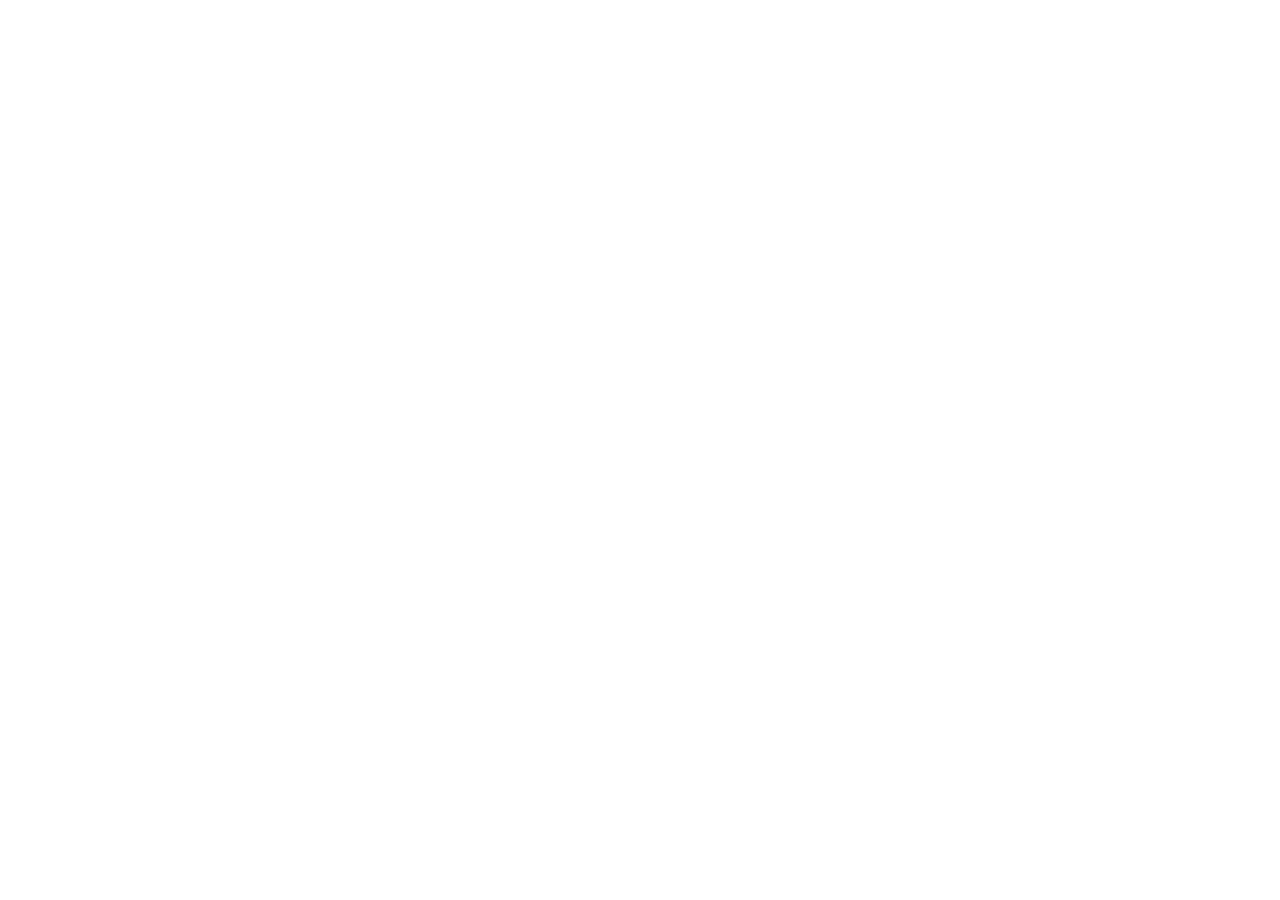
==== index.html @ ed48752d "Hari 1 : Membuat struktur semua halaman HTML dan arsitektur folder proyek" ====
<!DOCTYPE html>
<html lang="en">
<head>
    <meta charset="UTF-8">
    <meta name="viewport" content="width=device-width, initial-scale=1.0">
    <title>Home - Mie Tek Tek Pekanbaru</title>
</head>
<body>
    
</body>
</html>
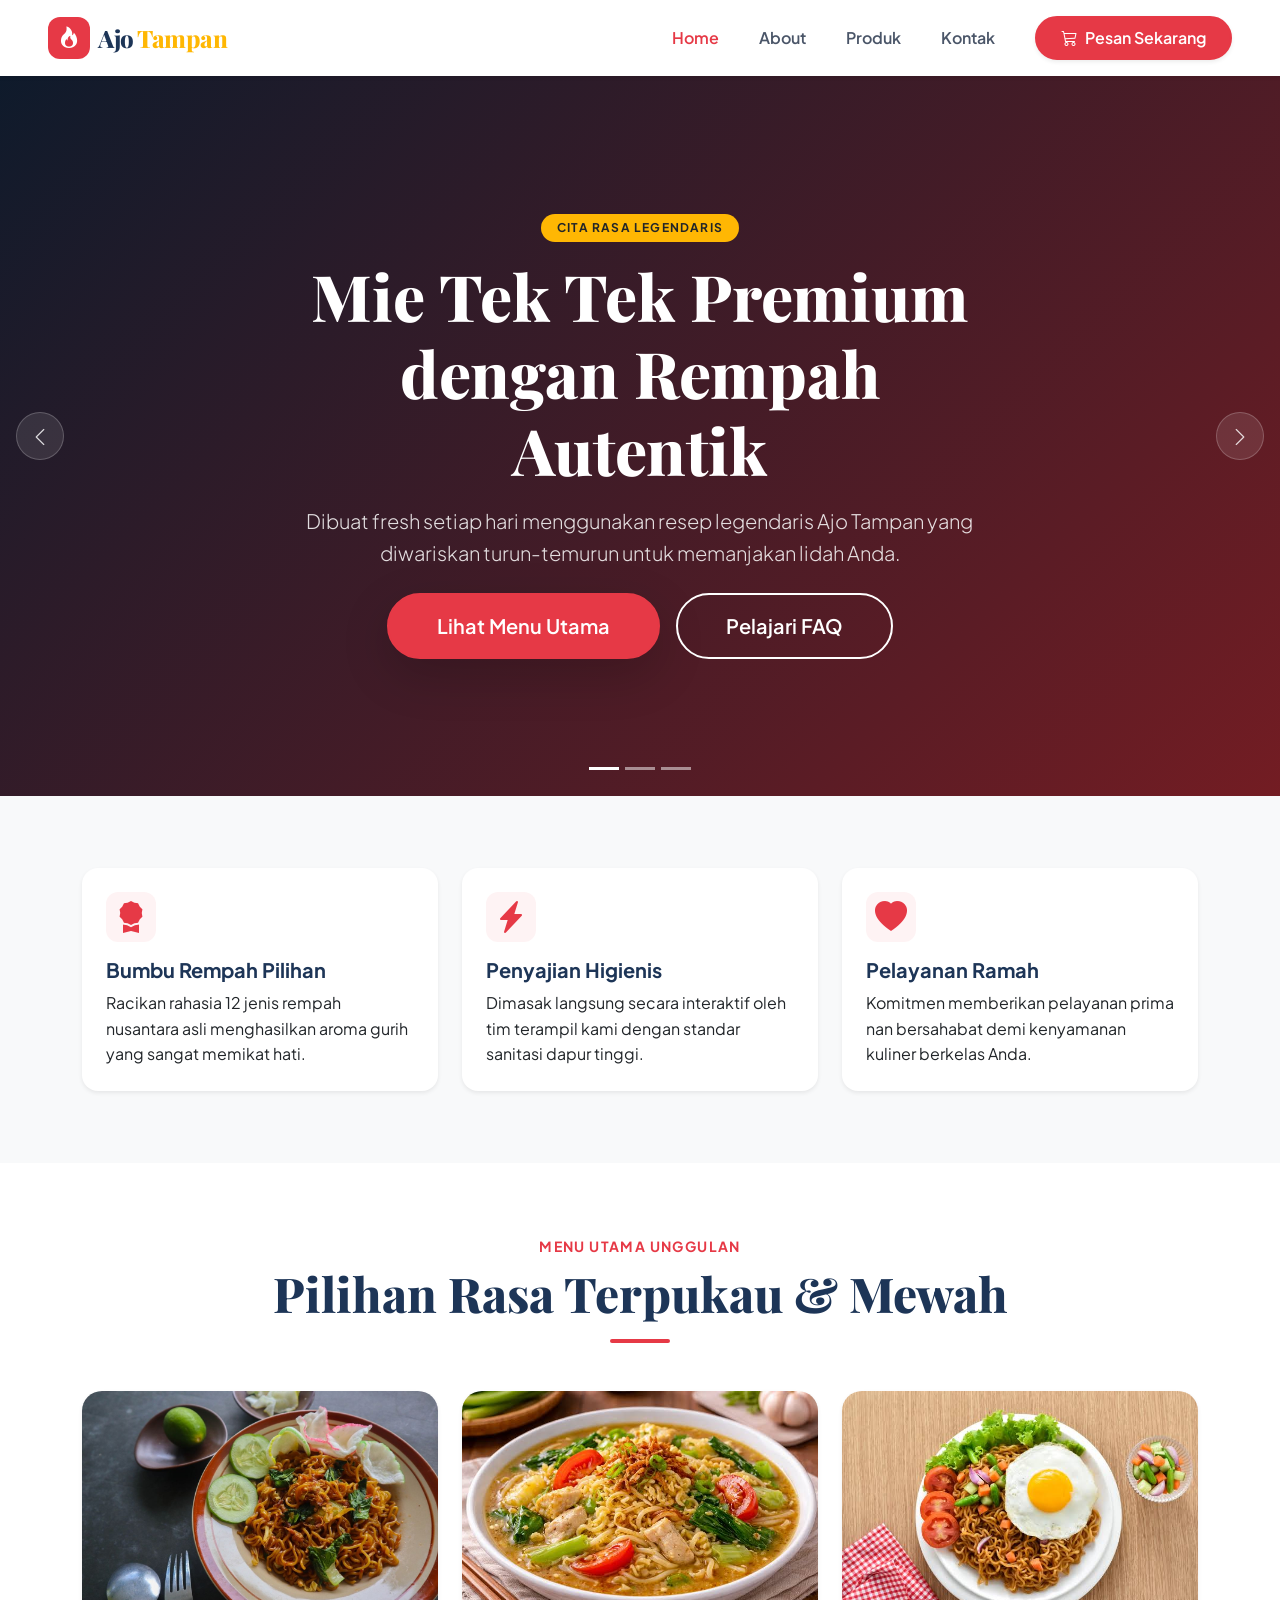
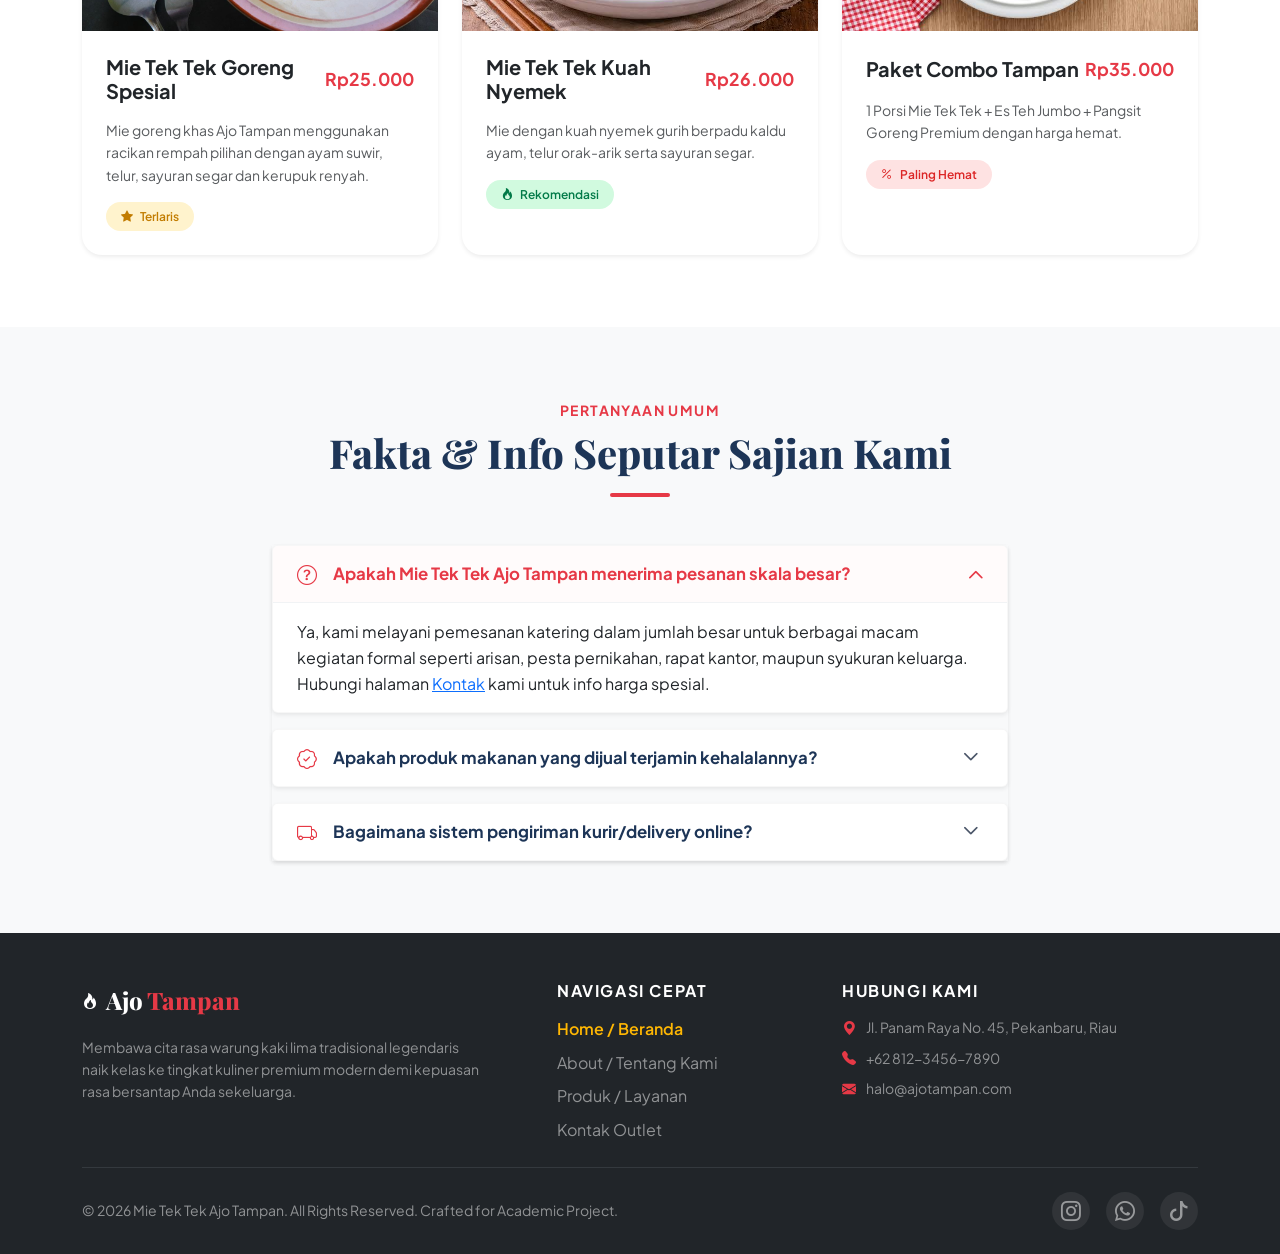
==== commit f586f061: "Membuat halaman Home/Index beserta style css Nya, namun masih dalam tahap pengembangan pada halaman " ====
--- a/index.html
+++ b/index.html
@@ -1,11 +1,443 @@
 <!DOCTYPE html>
-<html lang="en">
+<html lang="id">
 <head>
     <meta charset="UTF-8">
     <meta name="viewport" content="width=device-width, initial-scale=1.0">
-    <title>Home - Mie Tek Tek Pekanbaru</title>
+    <title>Mie Tek Tek Ajo Tampan - Sensasi Kuliner Legendaris Modern</title>
+    
+    <meta name="description" content="Nikmati kelezatan Mie Tek Tek Ajo Tampan, kuliner tradisional dengan cita rasa mewah dan modern. Dibuat dengan resep rahasia bumbu rempah pilihan.">
+    <meta name="keywords" content="Mie Tek Tek, Ajo Tampan, Kuliner Pekanbaru, Mie Goreng, Mie Rebus, UMKM Makanan">
+    <meta name="author" content="Mie Tek Tek Ajo Tampan">
+    
+    <link href="https://cdn.jsdelivr.net/npm/bootstrap@5.3.2/dist/css/bootstrap.min.css" rel="stylesheet">
+    
+    <link rel="stylesheet" href="https://cdn.jsdelivr.net/npm/bootstrap-icons@1.11.2/font/bootstrap-icons.min.css">
+    
+    <link rel="preconnect" href="https://fonts.googleapis.com">
+    <link rel="preconnect" href="https://fonts.gstatic.com" crossorigin>
+    <link href="https://fonts.googleapis.com/css2?family=Playfair+Display:ital,wght@0,600;0,800;1,400&family=Plus+Jakarta+Sans:wght@400;500;600;700&display=swap" rel="stylesheet">
+    
+    <!-- Menghubungkan ke File style.css -->
+    <link rel="stylesheet" href="css/style.css">
 </head>
 <body>
-    
+
+    <a href="#main-content" class="visually-hidden-focusable">Lompat ke konten utama</a>
+
+    <header class="sticky-top bg-white shadow-sm">
+        <nav class="navbar navbar-expand-lg navbar-light padding-navbar" aria-label="Navigasi Utama">
+            <div class="container-fluid px-lg-5">
+                <a class="navbar-brand d-flex align-items-center" href="index.html" aria-label="Halaman Utama Mie Tek Tek Ajo Tampan">
+                    <div class="brand-icon-box me-2 d-flex align-items-center justify-content-center">
+                        <i class="bi bi-fire fire-icon" aria-hidden="true"></i>
+                    </div>
+                    <span class="brand-text">Ajo <span class="text-accent">Tampan</span></span>
+                </a>
+
+                <button class="navbar-toggler border-0 shadow-none" type="button" data-bs-toggle="collapse" data-bs-target="#navbarNavNavbar" aria-controls="navbarNavNavbar" aria-expanded="false" aria-label="Tampilkan atau sembunyikan menu navigasi">
+                    <span class="navbar-toggler-icon"></span>
+                </button>
+
+                <div class="collapse navbar-collapse justify-content-end" id="navbarNavNavbar">
+                    <ul class="navbar-nav align-items-lg-center gap-2 pt-3 pt-lg-0">
+                        <li class="nav-item">
+                            <a class="nav-link active" aria-current="page" href="index.html">Home</a>
+                        </li>
+                        <li class="nav-item">
+                            <a class="nav-link" href="about.html">About</a>
+                        </li>
+                        <li class="nav-item">
+                            <a class="nav-link" href="produk.html">Produk</a>
+                        </li>
+                        <li class="nav-item">
+                            <a class="nav-link" href="kontak.html">Kontak</a>
+                        </li>
+                        <li class="nav-item ms-lg-3">
+                            <a href="#menu-pilihan" class="btn btn-primary-custom px-4 py-2 text-white shadow-sm rounded-pill font-weight-600">
+                                <i class="bi bi-cart3 me-2" aria-hidden="true"></i>Pesan Sekarang
+                            </a>
+                        </li>
+                    </ul>
+                </div>
+            </div>
+        </nav>
+    </header>
+
+    <main id="main-content">
+
+        <section class="hero-carousel-section" aria-label="Galeri Unggulan Mie Tek Tek">
+            <div id="heroCarouselAjo" class="carousel slide carousel-fade" data-bs-ride="carousel" data-bs-interval="5000">
+                <div class="carousel-indicators">
+                    <button type="button" data-bs-target="#heroCarouselAjo" data-bs-slide-to="0" class="active" aria-current="true" aria-label="Slide 1"></button>
+                    <button type="button" data-bs-target="#heroCarouselAjo" data-bs-slide-to="1" aria-label="Slide 2"></button>
+                    <button type="button" data-bs-target="#heroCarouselAjo" data-bs-slide-to="2" aria-label="Slide 3"></button>
+                </div>
+
+                <div class="carousel-inner">
+                    <div class="carousel-item active">
+                        <div class="carousel-overlay-bg bg-slide-1"></div>
+                        <div class="carousel-caption-custom">
+                            <div class="container-fluid">
+                                <div class="row">
+                                    <div class="col-xl-8 col-lg-10 mx-auto text-center content-bound">
+                                        <span class="badge bg-accent text-dark mb-3 px-3 py-2 text-uppercase tracking-wider rounded-pill font-weight-700">Cita Rasa Legendaris</span>
+                                        <h1 class="display-3 text-white heading-premium mb-3">Mie Tek Tek Premium dengan Rempah Autentik</h1>
+                                        <p class="lead text-white-80 mb-4">Dibuat fresh setiap hari menggunakan resep legendaris Ajo Tampan yang diwariskan turun-temurun untuk memanjakan lidah Anda.</p>
+                                        <div class="d-flex flex-sm-row flex-column justify-content-center gap-3">
+                                            <a href="#menu-pilihan" class="btn btn-primary-custom btn-lg px-5 py-3 rounded-pill text-white font-weight-600 shadow-lg">Lihat Menu Utama</a>
+                                            <a href="#faq-section" class="btn btn-outline-white-custom btn-lg px-5 py-3 rounded-pill text-white font-weight-600">Pelajari FAQ</a>
+                                        </div>
+                                    </div>
+                                </div>
+                            </div>
+                        </div>
+                    </div>
+
+                    <div class="carousel-item">
+                        <div class="carousel-overlay-bg bg-slide-2"></div>
+                        <div class="carousel-caption-custom">
+                            <div class="container-fluid">
+                                <div class="row">
+                                    <div class="col-xl-8 col-lg-10 mx-auto text-center content-bound">
+                                        <span class="badge bg-accent text-dark mb-3 px-3 py-2 text-uppercase tracking-wider rounded-pill font-weight-700">Higienis & Berkualitas</span>
+                                        <h1 class="display-3 text-white heading-premium mb-3">Bahan Pilihan Terbaik, Kebersihan Bintang Lima</h1>
+                                        <p class="lead text-white-80 mb-4">Kami menjamin setiap piring Mie Tek Tek dimasak menggunakan bahan baku premium alami murni tanpa pengawet buatan.</p>
+                                        <div class="d-flex flex-sm-row flex-column justify-content-center gap-3">
+                                            <a href="#menu-pilihan" class="btn btn-primary-custom btn-lg px-5 py-3 rounded-pill text-white font-weight-600 shadow-lg">Pesan Sekarang</a>
+                                            <a href="about.html" class="btn btn-outline-white-custom btn-lg px-5 py-3 rounded-pill text-white font-weight-600">Cerita Kami</a>
+                                        </div>
+                                    </div>
+                                </div>
+                            </div>
+                        </div>
+                    </div>
+
+                    <div class="carousel-item">
+                        <div class="carousel-overlay-bg bg-slide-3"></div>
+                        <div class="carousel-caption-custom">
+                            <div class="container-fluid">
+                                <div class="row">
+                                    <div class="col-xl-8 col-lg-10 mx-auto text-center content-bound">
+                                        <span class="badge bg-accent text-dark mb-3 px-3 py-2 text-uppercase tracking-wider rounded-pill font-weight-700">Promo Spesial</span>
+                                        <h1 class="display-3 text-white heading-premium mb-3">Mewah Rasanya, Nyaman di Kantong Keluarga</h1>
+                                        <p class="lead text-white-80 mb-4">Nikmati kelezatan premium bersama teman dan keluarga dengan berbagai paket combo hemat diskon khusus hari ini.</p>
+                                        <div class="d-flex flex-sm-row flex-column justify-content-center gap-3">
+                                            <a href="#menu-pilihan" class="btn btn-primary-custom btn-lg px-5 py-3 rounded-pill text-white font-weight-600 shadow-lg">Ambil Promo Hemat</a>
+                                        </div>
+                                    </div>
+                                </div>
+                            </div>
+                        </div>
+                    </div>
+                </div>
+
+                <button class="carousel-control-prev custom-carousel-btn-layout" type="button" data-bs-target="#heroCarouselAjo" data-bs-slide="prev">
+                    <span class="carousel-control-icon-circle" aria-hidden="true">
+                        <i class="bi bi-chevron-left"></i>
+                    </span>
+                    <span class="visually-hidden">Sebelumnya</span>
+                </button>
+                <button class="carousel-control-next custom-carousel-btn-layout" type="button" data-bs-target="#heroCarouselAjo" data-bs-slide="next">
+                    <span class="carousel-control-icon-circle" aria-hidden="true">
+                        <i class="bi bi-chevron-right"></i>
+                    </span>
+                    <span class="visually-hidden">Selanjutnya</span>
+                </button>
+            </div>
+        </section>
+
+        <section class="py-5 bg-light-section">
+            <div class="container py-4">
+                <div class="row g-4 justify-content-center">
+                    <div class="col-xl-4 col-md-6 col-12">
+                        <div class="card border-0 shadow-sm p-4 h-100 card-feature-hover">
+                            <div class="feature-icon-wrapper mb-3 text-primary-color">
+                                <i class="bi bi-award-fill fs-2" aria-hidden="true"></i>
+                            </div>
+                            <h3 class="h5 font-weight-700 text-dark-title mb-2">Bumbu Rempah Pilihan</h3>
+                            <p class="text-muted-body mb-0">Racikan rahasia 12 jenis rempah nusantara asli menghasilkan aroma gurih yang sangat memikat hati.</p>
+                        </div>
+                    </div>
+                    <div class="col-xl-4 col-md-6 col-12">
+                        <div class="card border-0 shadow-sm p-4 h-100 card-feature-hover">
+                            <div class="feature-icon-wrapper mb-3 text-primary-color">
+                                <i class="bi bi-lightning-charge-fill fs-2" aria-hidden="true"></i>
+                            </div>
+                            <h3 class="h5 font-weight-700 text-dark-title mb-2">Penyajian Higienis</h3>
+                            <p class="text-muted-body mb-0">Dimasak langsung secara interaktif oleh tim terampil kami dengan standar sanitasi dapur tinggi.</p>
+                        </div>
+                    </div>
+                    <div class="col-xl-4 col-md-6 col-12">
+                        <div class="card border-0 shadow-sm p-4 h-100 card-feature-hover">
+                            <div class="feature-icon-wrapper mb-3 text-primary-color">
+                                <i class="bi bi-heart-fill fs-2" aria-hidden="true"></i>
+                            </div>
+                            <h3 class="h5 font-weight-700 text-dark-title mb-2">Pelayanan Ramah</h3>
+                            <p class="text-muted-body mb-0">Komitmen memberikan pelayanan prima nan bersahabat demi kenyamanan kuliner berkelas Anda.</p>
+                        </div>
+                    </div>
+                </div>
+            </div>
+        </section>
+
+        <section id="menu-pilihan" class="py-5 bg-white">
+            <div class="container py-4">
+
+                <div class="text-center mb-5">
+                    <span class="text-primary-color text-uppercase font-weight-700 tracking-wider small d-block mb-2">
+                        Menu Utama Unggulan
+                    </span>
+
+                    <h2 class="display-5 font-weight-800 text-dark-title heading-premium-section">
+                        Pilihan Rasa Terpukau & Mewah
+                    </h2>
+
+                    <div class="accent-line mx-auto"></div>
+                </div>
+
+                <div class="row g-4">
+
+                    <!-- CARD 1 -->
+                    <div class="col-lg-4 col-md-6">
+
+                        <div class="card card-menu-premium h-100 border-0 shadow-sm">
+
+                            <div class="menu-image-wrapper">
+                                <img src="img/mie_tektek_goreng.jpg"
+                                    alt="Mie Tek Tek Goreng Spesial"
+                                    class="menu-image">
+                            </div>
+
+                            <div class="card-body">
+
+                                <div class="d-flex justify-content-between align-items-center mb-3">
+
+                                    <h3 class="h5 fw-bold mb-0">
+                                        Mie Tek Tek Goreng Spesial
+                                    </h3>
+
+                                    <span class="price-menu">
+                                        Rp25.000
+                                    </span>
+
+                                </div>
+
+                                <p class="text-muted small">
+                                    Mie goreng khas Ajo Tampan menggunakan racikan
+                                    rempah pilihan dengan ayam suwir, telur,
+                                    sayuran segar dan kerupuk renyah.
+                                </p>
+
+                                <span class="badge badge-best">
+                                    <i class="bi bi-star-fill"></i>
+                                    Terlaris
+                                </span>
+
+                            </div>
+
+                        </div>
+
+                    </div>
+
+                    <!-- CARD 2 -->
+
+                    <div class="col-lg-4 col-md-6">
+
+                        <div class="card card-menu-premium h-100 border-0 shadow-sm">
+
+                            <div class="menu-image-wrapper">
+                                <img src="img/mie_tektek_kuah.jpg"
+                                    alt="Mie Tek Tek Kuah Nyemek"
+                                    class="menu-image">
+                            </div>
+
+                            <div class="card-body">
+
+                                <div class="d-flex justify-content-between align-items-center mb-3">
+
+                                    <h3 class="h5 fw-bold mb-0">
+                                        Mie Tek Tek Kuah Nyemek
+                                    </h3>
+
+                                    <span class="price-menu">
+                                        Rp26.000
+                                    </span>
+
+                                </div>
+
+                                <p class="text-muted small">
+                                    Mie dengan kuah nyemek gurih berpadu kaldu ayam,
+                                    telur orak-arik serta sayuran segar.
+                                </p>
+
+                                <span class="badge badge-recommend">
+                                    <i class="bi bi-fire"></i>
+                                    Rekomendasi
+                                </span>
+
+                            </div>
+
+                        </div>
+
+                    </div>
+
+                    <!-- CARD 3 -->
+
+                    <div class="col-lg-4 col-md-6 mx-md-auto">
+
+                        <div class="card card-menu-premium h-100 border-0 shadow-sm">
+
+                            <div class="menu-image-wrapper">
+                                <img src="img/mie_goreng.jpg"
+                                    alt="Paket Combo Tampan"
+                                    class="menu-image">
+                            </div>
+
+                            <div class="card-body">
+
+                                <div class="d-flex justify-content-between align-items-center mb-3">
+
+                                    <h3 class="h5 fw-bold mb-0">
+                                        Paket Combo Tampan
+                                    </h3>
+
+                                    <span class="price-menu">
+                                        Rp35.000
+                                    </span>
+
+                                </div>
+
+                                <p class="text-muted small">
+                                    1 Porsi Mie Tek Tek + Es Teh Jumbo +
+                                    Pangsit Goreng Premium dengan harga hemat.
+                                </p>
+
+                                <span class="badge badge-hemat">
+                                    <i class="bi bi-percent"></i>
+                                    Paling Hemat
+                                </span>
+
+                            </div>
+
+                        </div>
+
+                    </div>
+
+                </div>
+
+            </div>
+        </section>
+
+        <section id="faq-section" class="py-5 bg-light-section">
+            <div class="container py-4">
+                <div class="text-center mb-5">
+                    <span class="text-primary-color text-uppercase font-weight-700 tracking-wider small d-block mb-2">Pertanyaan Umum</span>
+                    <h2 class="display-6 font-weight-800 text-dark-title heading-premium-section">Fakta & Info Seputar Sajian Kami</h2>
+                    <div class="accent-line mx-auto"></div>
+                </div>
+
+                <div class="row justify-content-center">
+                    <div class="col-xl-8 col-lg-10 col-12">
+                        <div class="accordion accordion-custom shadow-sm" id="accordionFaqMie">
+                            
+                            <div class="accordion-item border-0 mb-3 rounded shadow-sm overflow-hidden">
+                                <h3 class="accordion-header" id="headingOne">
+                                    <button class="accordion-button font-weight-700 text-dark-title py-3 px-4 shadow-none" type="button" data-bs-toggle="collapse" data-bs-target="#collapseOne" aria-expanded="true" aria-controls="collapseOne">
+                                        <i class="bi bi-question-circle text-primary-color me-3 fs-5" aria-hidden="true"></i>
+                                        Apakah Mie Tek Tek Ajo Tampan menerima pesanan skala besar?
+                                    </button>
+                                </h3>
+                                <div id="collapseOne" class="accordion-collapse collapse show" aria-labelledby="headingOne" data-bs-parent="#accordionFaqMie">
+                                    <div class="accordion-body bg-white text-muted-body px-4 py-3 border-top-light">
+                                        Ya, kami melayani pemesanan katering dalam jumlah besar untuk berbagai macam kegiatan formal seperti arisan, pesta pernikahan, rapat kantor, maupun syukuran keluarga. Hubungi halaman <a href="kontak.html">Kontak</a> kami untuk info harga spesial.
+                                    </div>
+                                </div>
+                            </div>
+
+                            <div class="accordion-item border-0 mb-3 rounded shadow-sm overflow-hidden">
+                                <h3 class="accordion-header" id="headingTwo">
+                                    <button class="accordion-button collapsed font-weight-700 text-dark-title py-3 px-4 shadow-none" type="button" data-bs-toggle="collapse" data-bs-target="#collapseTwo" aria-expanded="false" aria-controls="collapseTwo">
+                                        <i class="bi bi-patch-check text-primary-color me-3 fs-5" aria-hidden="true"></i>
+                                        Apakah produk makanan yang dijual terjamin kehalalannya?
+                                    </button>
+                                </h3>
+                                <div id="collapseTwo" class="accordion-collapse collapse" aria-labelledby="headingTwo" data-bs-parent="#accordionFaqMie">
+                                    <div class="accordion-body bg-white text-muted-body px-4 py-3 border-top-light">
+                                        Seluruh menu olahan kuliner yang kami miliki 100% menggunakan bahan baku berlabel halal resmi, mulai dari daging ayam, komponen mi, hingga bumbu penyedap alami.
+                                    </div>
+                                </div>
+                            </div>
+
+                            <div class="accordion-item border-0 rounded shadow-sm overflow-hidden">
+                                <h3 class="accordion-header" id="headingThree">
+                                    <button class="accordion-button collapsed font-weight-700 text-dark-title py-3 px-4 shadow-none" type="button" data-bs-toggle="collapse" data-bs-target="#collapseThree" aria-expanded="false" aria-controls="collapseThree">
+                                        <i class="bi bi-truck text-primary-color me-3 fs-5" aria-hidden="true"></i>
+                                        Bagaimana sistem pengiriman kurir/delivery online?
+                                    </button>
+                                </h3>
+                                <div id="collapseThree" class="accordion-collapse collapse" aria-labelledby="headingThree" data-bs-parent="#accordionFaqMie">
+                                    <div class="accordion-body bg-white text-muted-body px-4 py-3 border-top-light">
+                                        Sangat praktis! Selain bisa dipesan melalui link WhatsApp resmi di web ini, outlet fisik kami juga telah terintegrasi resmi di platform kurir online GoFood, GrabFood, dan ShopeeFood dengan pencarian kata kunci merchant: <strong>Mie Tek Tek Ajo Tampan</strong>.
+                                    </div>
+                                </div>
+                            </div>
+
+                        </div>
+                    </div>
+                </div>
+            </div>
+        </section>
+
+    </main>
+
+    <footer class="bg-dark text-white pt-5 pb-4">
+        <div class="container">
+            <div class="row g-4">
+                <div class="col-lg-5 col-12">
+                    <div class="d-flex align-items-center mb-3">
+                        <div class="brand-icon-box bg-primary-color me-2 d-flex align-items-center justify-content-center rounded">
+                            <i class="bi bi-fire text-white" aria-hidden="true"></i>
+                        </div>
+                        <span class="fs-4 heading-premium text-white">Ajo <span class="text-primary-color">Tampan</span></span>
+                    </div>
+                    <p class="text-white-50 small mb-0 pe-lg-5">Membawa cita rasa warung kaki lima tradisional legendaris naik kelas ke tingkat kuliner premium modern demi kepuasan rasa bersantap Anda sekeluarga.</p>
+                </div>
+                
+                <div class="col-lg-3 col-sm-6 col-12">
+                    <h4 class="h6 font-weight-700 text-white text-uppercase tracking-wider mb-3">Navigasi Cepat</h4>
+                    <ul class="list-unstyled d-flex flex-column gap-2 mb-0">
+                        <li><a href="index.html" class="text-white-50 text-decoration-none footer-link-hover active-footer-link">Home / Beranda</a></li>
+                        <li><a href="about.html" class="text-white-50 text-decoration-none footer-link-hover">About / Tentang Kami</a></li>
+                        <li><a href="produk.html" class="text-white-50 text-decoration-none footer-link-hover">Produk / Layanan</a></li>
+                        <li><a href="kontak.html" class="text-white-50 text-decoration-none footer-link-hover">Kontak Outlet</a></li>
+                    </ul>
+                </div>
+
+                <div class="col-lg-4 col-sm-6 col-12">
+                    <h4 class="h6 font-weight-700 text-white text-uppercase tracking-wider mb-3">Hubungi Kami</h4>
+                    <p class="text-white-50 small mb-2"><i class="bi bi-geo-alt-fill text-primary-color me-2" aria-hidden="true"></i> Jl. Panam Raya No. 45, Pekanbaru, Riau</p>
+                    <p class="text-white-50 small mb-2"><i class="bi bi-telephone-fill text-primary-color me-2" aria-hidden="true"></i> +62 812-3456-7890</p>
+                    <p class="text-white-50 small mb-0"><i class="bi bi-envelope-fill text-primary-color me-2" aria-hidden="true"></i> halo@ajotampan.com</p>
+                </div>
+            </div>
+            
+            <hr class="border-secondary my-4">
+            
+            <div class="row align-items-center">
+                <div class="col-md-6 col-12 text-center text-md-start mb-3 mb-md-0">
+                    <p class="small text-white-50 mb-0">&copy; 2026 Mie Tek Tek Ajo Tampan. All Rights Reserved. Crafted for Academic Project.</p>
+                </div>
+                <div class="col-md-6 col-12 text-center text-md-end">
+                    <div class="d-flex justify-content-center justify-content-md-end gap-3">
+                        <a href="#" class="text-white-50 fs-5 social-icon-hover" aria-label="Kunjungi Instagram"><i class="bi bi-instagram"></i></a>
+                        <a href="#" class="text-white-50 fs-5 social-icon-hover" aria-label="Hubungi WhatsApp"><i class="bi bi-whatsapp"></i></a>
+                        <a href="#" class="text-white-50 fs-5 social-icon-hover" aria-label="Kunjungi TikTok"><i class="bi bi-tiktok"></i></a>
+                    </div>
+                </div>
+            </div>
+        </div>
+    </footer>
+
+    <script src="https://cdn.jsdelivr.net/npm/bootstrap@5.3.2/dist/js/bootstrap.bundle.min.js"></script>
 </body>
 </html>
--- a/css/style.css
+++ b/css/style.css
@@ -0,0 +1,424 @@
+/* ==========================================================================
+   CUSTOM ADVANCED STYLING - MIE TEK TEK AJO TAMPAN
+   Designed for High Fidelity Responsive Breakpoints (Mobile, Tablet, Monitor)
+   ========================================================================== */
+
+/* 1. VARIABLE SYSTEM DEFIINITION & ROOT CONFIGS */
+:root {
+    --primary-color: #E63946;       /* Crimson Red yang Mewah & Meningkatkan Nafsu Makan */
+    --accent-color: #FFB703;        /* Golden Amber Mewah untuk Highlight */
+    --dark-title: #1D3557;          /* Deep Luxury Navy untuk Kontras Tipografi */
+    --muted-body: #4A5568;          /* Slate Grey Kepatuhan Aksesibilitas Kontras Teks */
+    --light-bg: #F8F9FA;            /* Soft Off-White */
+    --font-heading: 'Playfair Display', serif;
+    --font-body: 'Plus Jakarta Sans', sans-serif;
+}
+
+*, *::before, *::after {
+    box-sizing: border-box;
+}
+
+body {
+    font-family: var(--font-body);
+    color: var(--muted-body);
+    background-color: #FFFFFF;
+    line-height: 1.6;
+    overflow-x: hidden;
+}
+
+/* 2. PREMIUM ACCENT & UTILITIES */
+.heading-premium { font-family: var(--font-heading); font-weight: 800; }
+.heading-premium-section { font-family: var(--font-heading); }
+.text-primary-color { color: var(--primary-color) !important; }
+.text-accent { color: var(--accent-color) !important; }
+.bg-accent { background-color: var(--accent-color) !important; }
+.font-weight-600 { font-weight: 600; }
+.font-weight-700 { font-weight: 700; }
+.font-weight-800 { font-weight: 800; }
+.tracking-wider { letter-spacing: 0.1em; }
+.bg-light-section { background-color: var(--light-bg); }
+.text-dark-title { color: var(--dark-title); }
+
+.accent-line {
+    width: 60px;
+    height: 4px;
+    background-color: var(--primary-color);
+    border-radius: 2px;
+    margin-top: 1rem;
+}
+
+/* 3. APPBAR HEADER / NAVBAR STYLING */
+.padding-navbar {
+    padding-top: 0.75rem;
+    padding-bottom: 0.75rem;
+}
+
+.navbar-brand .brand-icon-box {
+    width: 42px;
+    height: 42px;
+    background-color: var(--primary-color);
+    border-radius: 12px;
+    transition: transform 0.3s cubic-bezier(0.175, 0.885, 0.32, 1.275);
+}
+
+.navbar-brand:hover .brand-icon-box {
+    transform: rotate(-12deg) scale(1.08);
+}
+
+.navbar-brand .fire-icon {
+    color: #FFFFFF;
+    font-size: 1.35rem;
+}
+
+.navbar-brand .brand-text {
+    font-family: var(--font-heading);
+    font-weight: 800;
+    font-size: 1.5rem;
+    color: var(--dark-title);
+    letter-spacing: -0.5px;
+}
+
+.navbar-nav .nav-link {
+    font-weight: 600;
+    color: var(--muted-body);
+    padding: 0.5rem 1rem !important;
+    transition: all 0.25s ease;
+}
+
+.navbar-nav .nav-link:hover,
+.navbar-nav .nav-link.active {
+    color: var(--primary-color) !important;
+}
+
+.btn-primary-custom {
+    background-color: var(--primary-color);
+    border: 2px solid var(--primary-color);
+    transition: all 0.3s ease;
+}
+
+.btn-primary-custom:hover {
+    background-color: #C32F3A;
+    border-color: #C32F3A;
+    transform: translateY(-2px);
+}
+
+/* 4. BRAND NEW CAROUSEL LAYOUT: SOLUSI MASALAH ARROW BERHIMPITAN */
+.hero-carousel-section {
+    position: relative;
+    width: 100%;
+}
+
+.carousel-item {
+    height: 80vh;
+    min-height: 550px;
+    background-color: #000000;
+}
+
+.carousel-overlay-bg {
+    position: absolute;
+    top: 0; left: 0; width: 100%; height: 100%;
+    background-size: cover;
+    background-position: center;
+    opacity: 0.5;
+}
+
+/* Pola Gradasi Warna Mewah Pengganti File Gambar Fisik Agar Tetap Terlihat Keren */
+.bg-slide-1 { background-image: linear-gradient(135deg, #1d3557 0%, #e63946 100%); }
+.bg-slide-2 { background-image: linear-gradient(135deg, #0f2027 0%, #203a43 50%, #2c5364 100%); }
+.bg-slide-3 { background-image: linear-gradient(135deg, #d35400 0%, #c0392b 100%); }
+
+.carousel-caption-custom {
+    position: absolute;
+    top: 0; left: 0; width: 100%; height: 100%;
+    display: flex;
+    align-items: center;
+    justify-content: center;
+    z-index: 2;
+}
+
+/* CRITICAL SAFE-ZONE BOUNDARY BOX */
+/* Box pembatas inilah yang menahan teks agar tidak menabrak batas luar panah navigasi */
+.content-bound {
+    padding-left: 80px !important;
+    padding-right: 80px !important;
+}
+
+.text-white-80 {
+    color: rgba(255, 255, 255, 0.85);
+}
+
+.btn-outline-white-custom {
+    border: 2px solid #FFFFFF;
+    background-color: transparent;
+    transition: all 0.3s ease;
+}
+
+.btn-outline-white-custom:hover {
+    background-color: #FFFFFF;
+    color: var(--dark-title) !important;
+    transform: translateY(-2px);
+}
+
+/* LEBAR TOMBOL PANAH DIKUNCI KHUSUS AGAR MENYEDIAKAN RUANG UNTUK PADDING TEKS */
+.custom-carousel-btn-layout {
+    width: 80px; 
+    opacity: 0.85;
+    transition: opacity 0.3s ease;
+    z-index: 5;
+}
+
+.carousel-control-icon-circle {
+    display: flex;
+    align-items: center;
+    justify-content: center;
+    width: 48px;
+    height: 48px;
+    background-color: rgba(255, 255, 255, 0.12);
+    border: 1px solid rgba(255, 255, 255, 0.25);
+    border-radius: 50%;
+    color: #FFFFFF;
+    font-size: 1.25rem;
+    transition: all 0.3s cubic-bezier(0.4, 0, 0.2, 1);
+}
+
+.custom-carousel-btn-layout:hover .carousel-control-icon-circle {
+    background-color: var(--primary-color);
+    border-color: var(--primary-color);
+    transform: scale(1.1);
+    box-shadow: 0 4px 15px rgba(230, 57, 70, 0.4);
+}
+
+/* 5. CARDS HOVER INTEGRATED MASHUP */
+.card-feature-hover {
+    transition: all 0.3s ease;
+    border-radius: 16px;
+}
+
+.card-feature-hover:hover {
+    transform: translateY(-5px);
+    box-shadow: 0 1rem 3rem rgba(29, 53, 87, 0.08) !important;
+}
+
+.feature-icon-wrapper {
+    width: 50px;
+    height: 50px;
+    display: flex;
+    align-items: center;
+    justify-content: center;
+    background-color: rgba(230, 57, 70, 0.06);
+    border-radius: 12px;
+}
+/* ======================================================== */
+
+/* ==========================================
+   MENU UTAMA
+========================================== */
+
+.card-menu-premium{
+    border:none;
+    border-radius:20px;
+    overflow:hidden;
+    background:#fff;
+    transition:.35s ease;
+}
+
+.card-menu-premium:hover{
+    transform:translateY(-10px);
+    box-shadow:0 20px 45px rgba(0,0,0,.12);
+}
+
+/* IMAGE */
+
+.menu-image-wrapper{
+    width:100%;
+    height:240px;
+    overflow:hidden;
+    background:#f4f4f4;
+}
+
+.menu-image{
+    width:100%;
+    height:100%;
+    object-fit:cover;
+    display:block;
+    transition:.5s ease;
+}
+
+.card-menu-premium:hover .menu-image{
+    transform:scale(1.08);
+}
+
+/* BODY */
+
+.card-menu-premium .card-body{
+    padding:24px;
+}
+
+/* PRICE */
+
+.price-menu{
+    color:var(--primary-color);
+    font-size:1.1rem;
+    font-weight:700;
+}
+
+/* BADGE */
+
+.badge-best{
+    background:#FFF3CD;
+    color:#C27C00;
+    padding:8px 15px;
+    border-radius:50px;
+    font-weight:600;
+}
+
+.badge-recommend{
+    background:#D1FADF;
+    color:#027A48;
+    padding:8px 15px;
+    border-radius:50px;
+    font-weight:600;
+}
+
+.badge-hemat{
+    background:#FEE2E2;
+    color:#DC2626;
+    padding:8px 15px;
+    border-radius:50px;
+    font-weight:600;
+}
+
+.badge i{
+    margin-right:5px;
+}
+
+/* RESPONSIVE */
+
+@media (max-width:992px){
+
+    .menu-image-wrapper{
+        height:220px;
+    }
+
+}
+
+@media (max-width:768px){
+
+    .menu-image-wrapper{
+        height:200px;
+    }
+
+    .card-menu-premium .card-body{
+        padding:20px;
+    }
+
+}
+
+@media (max-width:576px){
+
+    .menu-image-wrapper{
+        height:180px;
+    }
+
+    .price-menu{
+        font-size:1rem;
+    }
+
+}
+
+/* ======================================================== */
+
+/* 6. ADVANCED ACCORDION ACCENT LUXURY */
+.accordion-custom .accordion-item {
+    background-color: #FFFFFF;
+    border: 1px solid rgba(0, 0, 0, 0.03) !important;
+}
+
+.accordion-custom .accordion-button {
+    background-color: #FFFFFF;
+    color: var(--dark-title);
+    font-size: 1.05rem;
+}
+
+.accordion-custom .accordion-button:not(.collapsed) {
+    background-color: rgba(230, 57, 70, 0.02);
+    color: var(--primary-color);
+    box-shadow: none;
+}
+
+/* Mengubah indikator default panah accordion menjadi ikon premium Bootstrap */
+.accordion-custom .accordion-button::after {
+    font-family: 'bootstrap-icons';
+    content: "\F282"; 
+    background-image: none;
+    transform: none;
+    color: var(--muted-body);
+    font-size: 1rem;
+    transition: transform 0.3s ease;
+}
+
+.accordion-custom .accordion-button:not(.collapsed)::after {
+    transform: rotate(180deg);
+    color: var(--primary-color);
+}
+
+.border-top-light { border-top: 1px solid #F1F3F5; }
+
+/* 7. EXPERT FOOTER COMPONENTS */
+.footer-link-hover { transition: all 0.2s ease; display: inline-block; }
+.footer-link-hover:hover { color: var(--accent-color) !important; transform: translateX(4px); }
+.active-footer-link { color: var(--accent-color) !important; font-weight: 600; }
+
+.social-icon-hover {
+    width: 38px; height: 38px;
+    display: inline-flex; align-items: center; justify-content: center;
+    background-color: rgba(255, 255, 255, 0.07);
+    border-radius: 50%;
+    transition: all 0.3s ease;
+}
+
+.social-icon-hover:hover {
+    background-color: var(--primary-color);
+    color: #FFFFFF !important;
+    transform: translateY(-3px);
+}
+
+/* ==========================================================================
+   8. MEDIA QUERIES BREAKPOINTS CONTROL (BREAKPOINT BOOTSTRAP ADAPTIVE)
+   ========================================================================== */
+
+/* Laptop & Layar Sedang (LG / MD Breakpoints) */
+@media (max-width: 991.98px) {
+    .carousel-item { height: 70vh; }
+    .content-bound {
+        padding-left: 65px !important;
+        padding-right: 65px !important;
+    }
+    .display-3 { font-size: 2.5rem !important; }
+}
+
+/* Tablet Portrait & Layar Kecil (MD / SM Breakpoints) */
+@media (max-width: 767.98px) {
+    .carousel-item { height: 60vh; min-height: 480px; }
+    .content-bound {
+        padding-left: 55px !important;
+        padding-right: 55px !important;
+    }
+    .display-3 { font-size: 2rem !important; }
+    .lead { font-size: 1rem !important; }
+    .custom-carousel-btn-layout { width: 55px; }
+    .carousel-control-icon-circle { width: 38px; height: 38px; font-size: 1rem; }
+}
+
+/* Smartphone Layar Sentuh Ekstra Kecil (XS Breakpoint) */
+@media (max-width: 575.98px) {
+    .carousel-item { height: 55vh; min-height: 420px; }
+    .content-bound {
+        padding-left: 45px !important;
+        padding-right: 45px !important;
+    }
+    .display-3 { font-size: 1.55rem !important; }
+    .lead { font-size: 0.85rem !important; }
+    .custom-carousel-btn-layout { width: 45px; }
+    .carousel-control-icon-circle { width: 32px; height: 32px; font-size: 0.8rem; }
+}
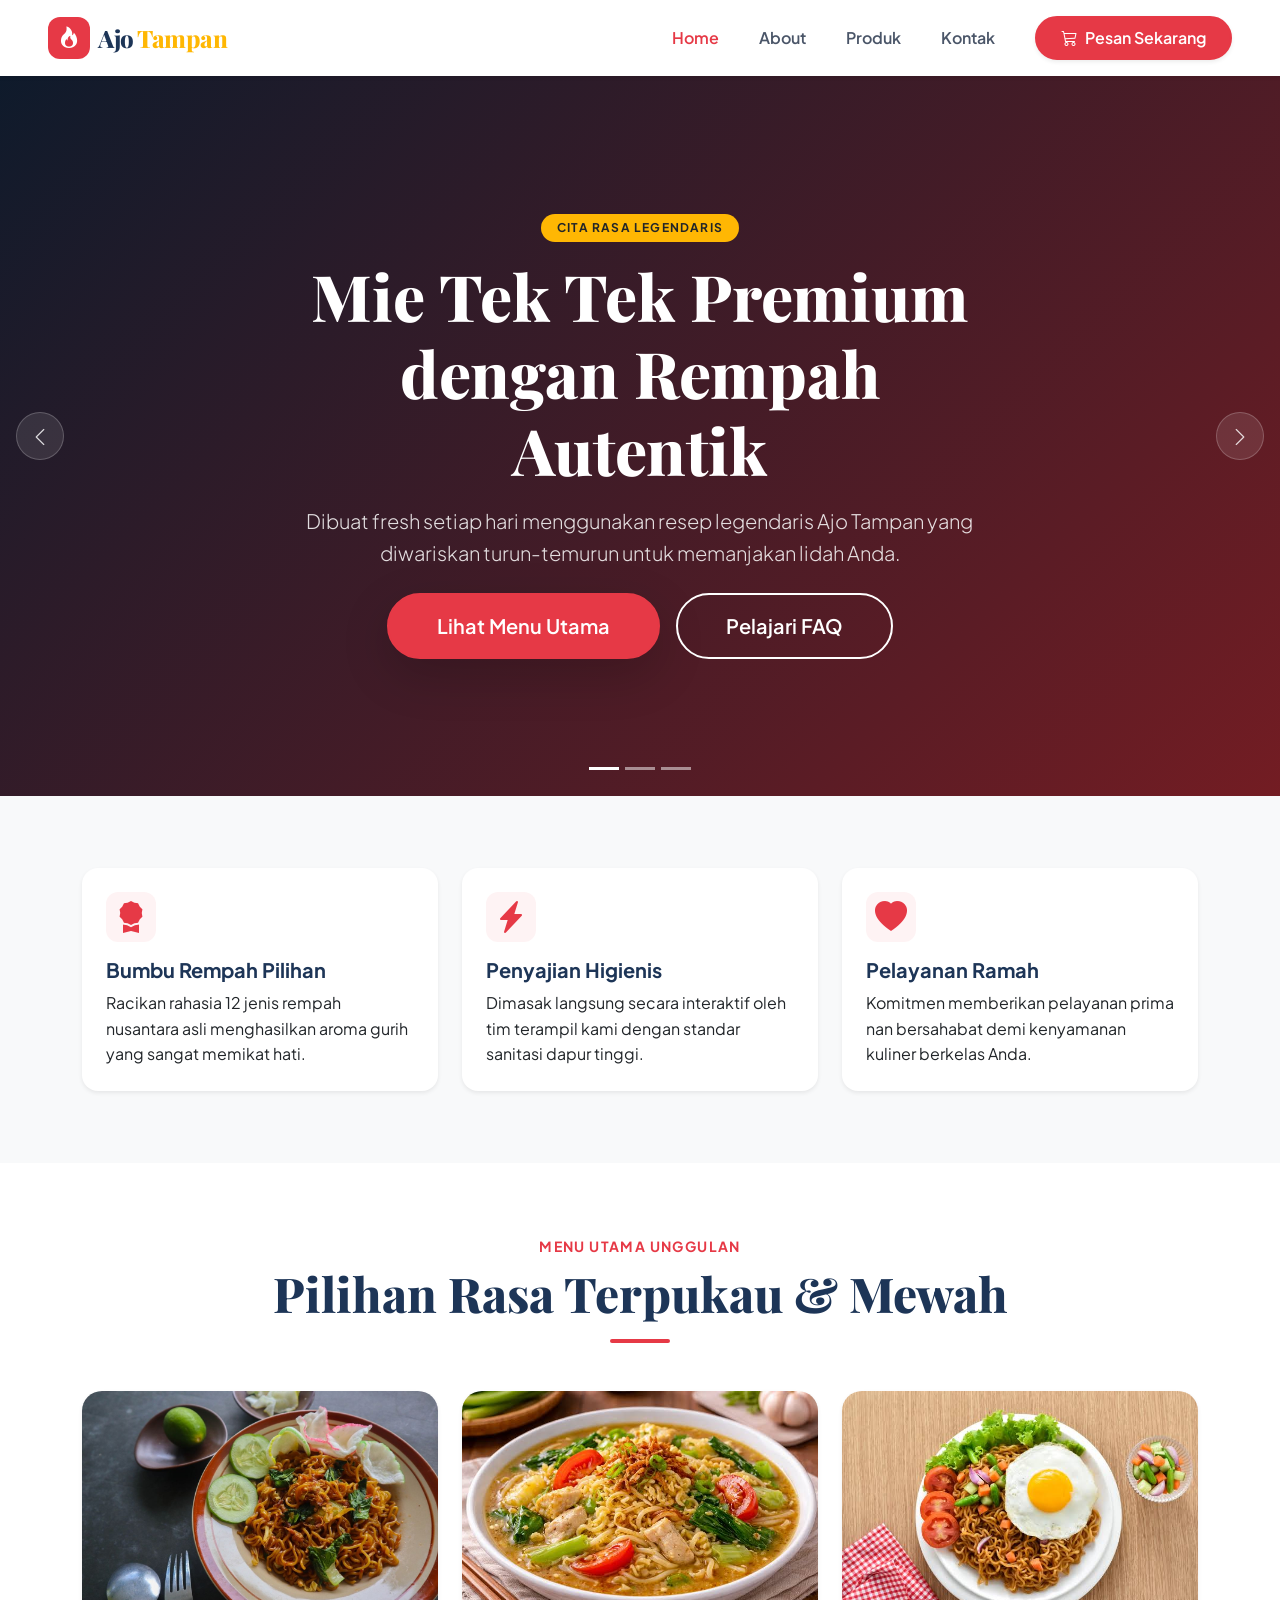
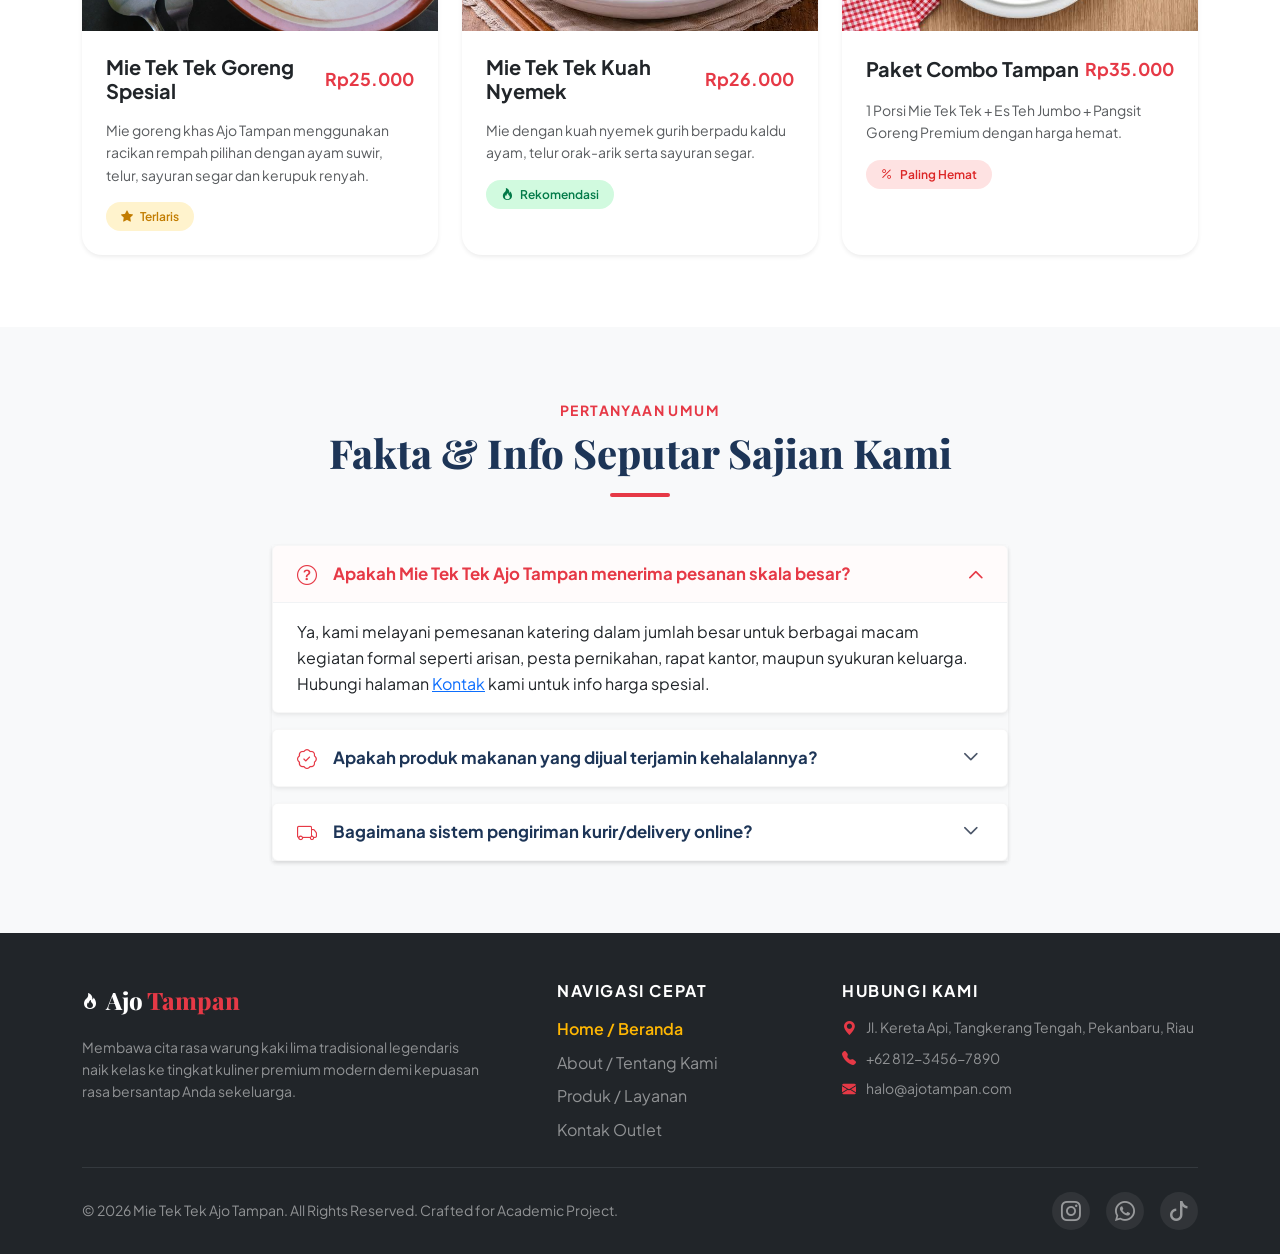
==== commit 8035c31a: "Feat: Menambahkan halaman about & Fix: perbaiki alamat pada footer halaman index" ====
--- a/index.html
+++ b/index.html
@@ -415,7 +415,7 @@
 
                 <div class="col-lg-4 col-sm-6 col-12">
                     <h4 class="h6 font-weight-700 text-white text-uppercase tracking-wider mb-3">Hubungi Kami</h4>
-                    <p class="text-white-50 small mb-2"><i class="bi bi-geo-alt-fill text-primary-color me-2" aria-hidden="true"></i> Jl. Panam Raya No. 45, Pekanbaru, Riau</p>
+                    <p class="text-white-50 small mb-2"><i class="bi bi-geo-alt-fill text-primary-color me-2" aria-hidden="true"></i> Jl. Kereta Api, Tangkerang Tengah, Pekanbaru, Riau</p>
                     <p class="text-white-50 small mb-2"><i class="bi bi-telephone-fill text-primary-color me-2" aria-hidden="true"></i> +62 812-3456-7890</p>
                     <p class="text-white-50 small mb-0"><i class="bi bi-envelope-fill text-primary-color me-2" aria-hidden="true"></i> halo@ajotampan.com</p>
                 </div>
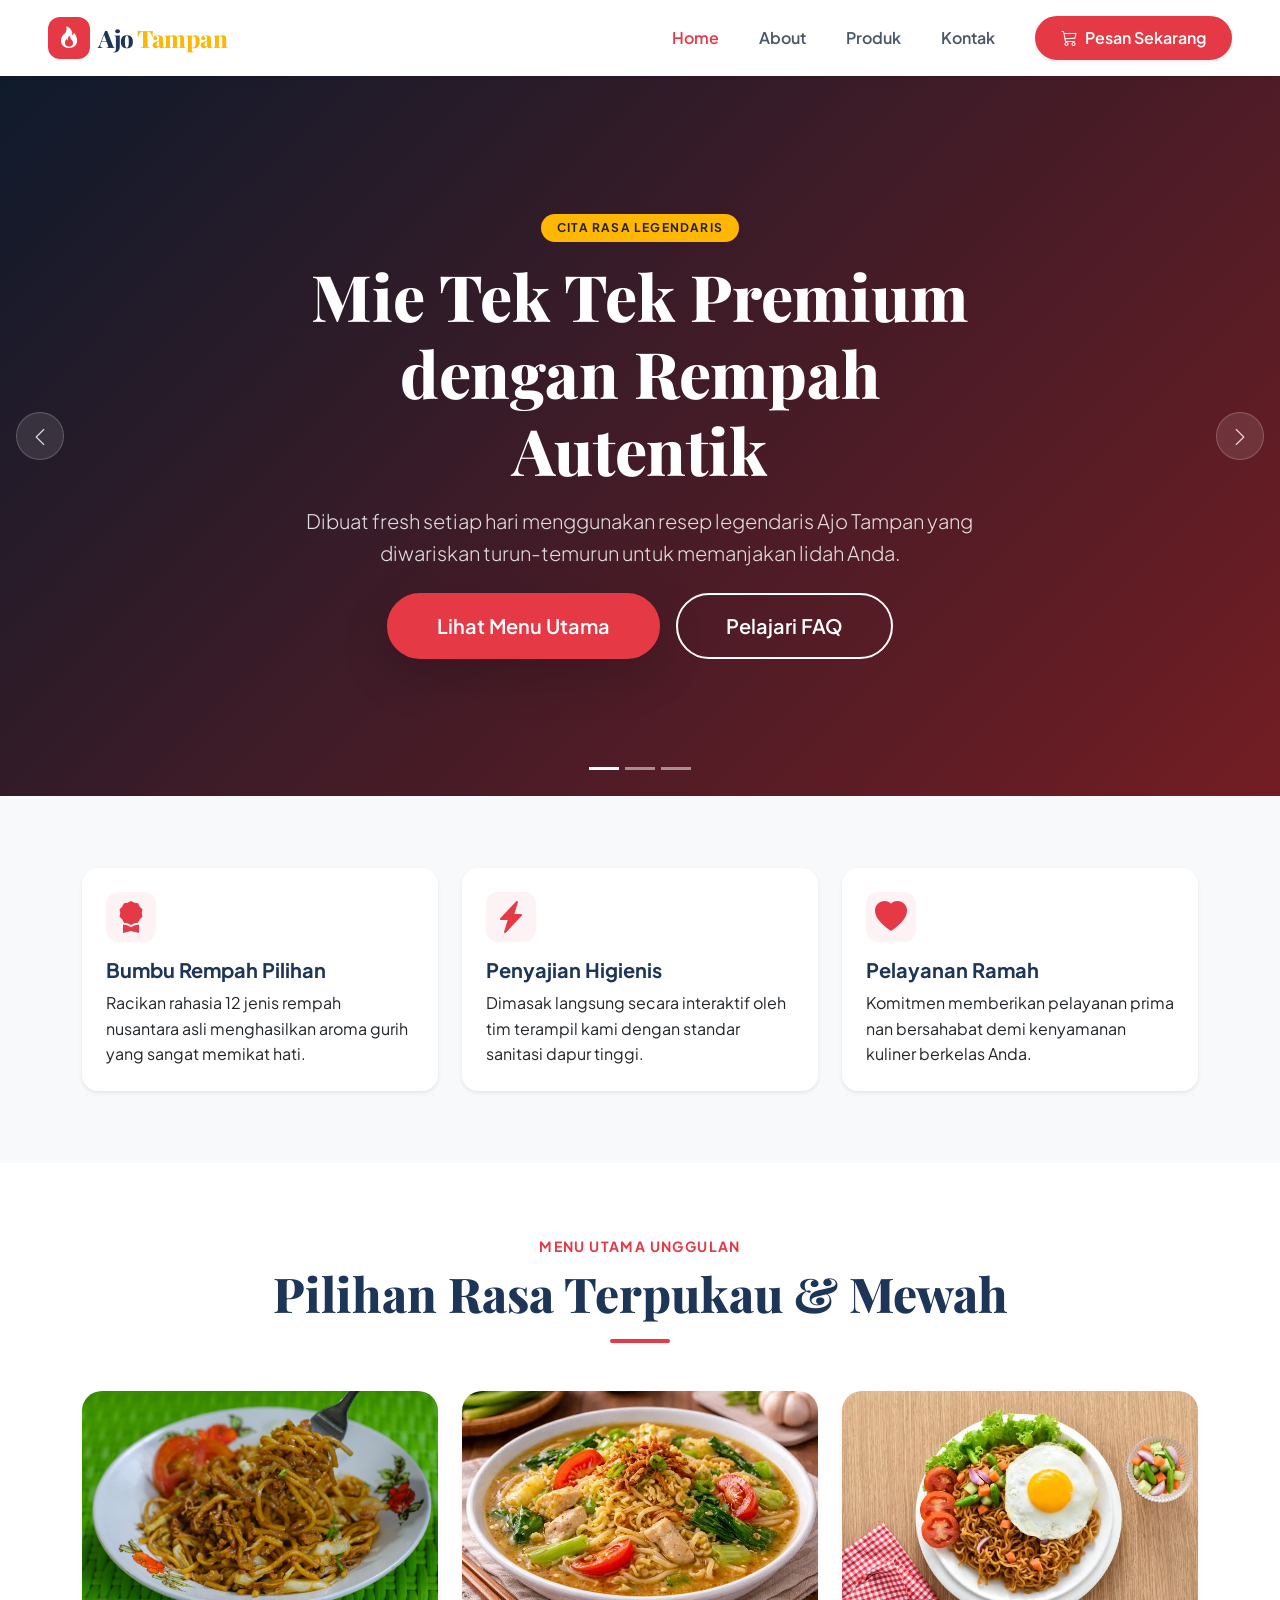
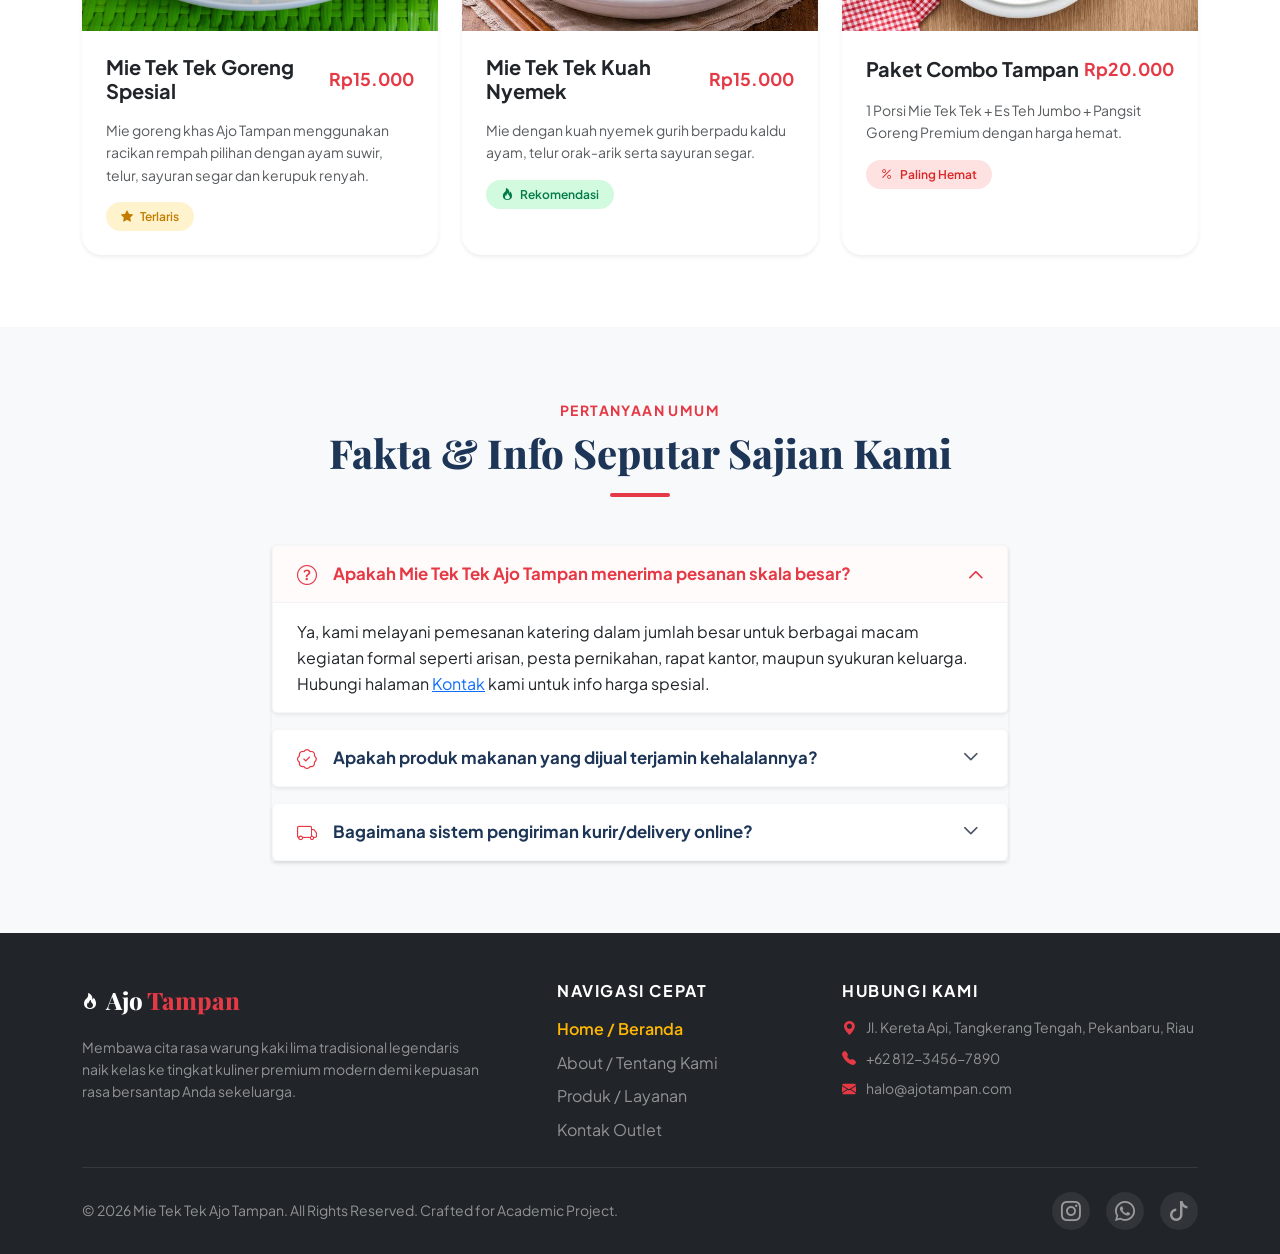
==== commit 36670bcd: "Fix: Perbaiki Harga" ====
--- a/index.html
+++ b/index.html
@@ -217,7 +217,7 @@
                                     </h3>
 
                                     <span class="price-menu">
-                                        Rp25.000
+                                        Rp15.000
                                     </span>
 
                                 </div>
@@ -260,7 +260,7 @@
                                     </h3>
 
                                     <span class="price-menu">
-                                        Rp26.000
+                                        Rp15.000
                                     </span>
 
                                 </div>
@@ -302,7 +302,7 @@
                                     </h3>
 
                                     <span class="price-menu">
-                                        Rp35.000
+                                        Rp20.000
                                     </span>
 
                                 </div>
